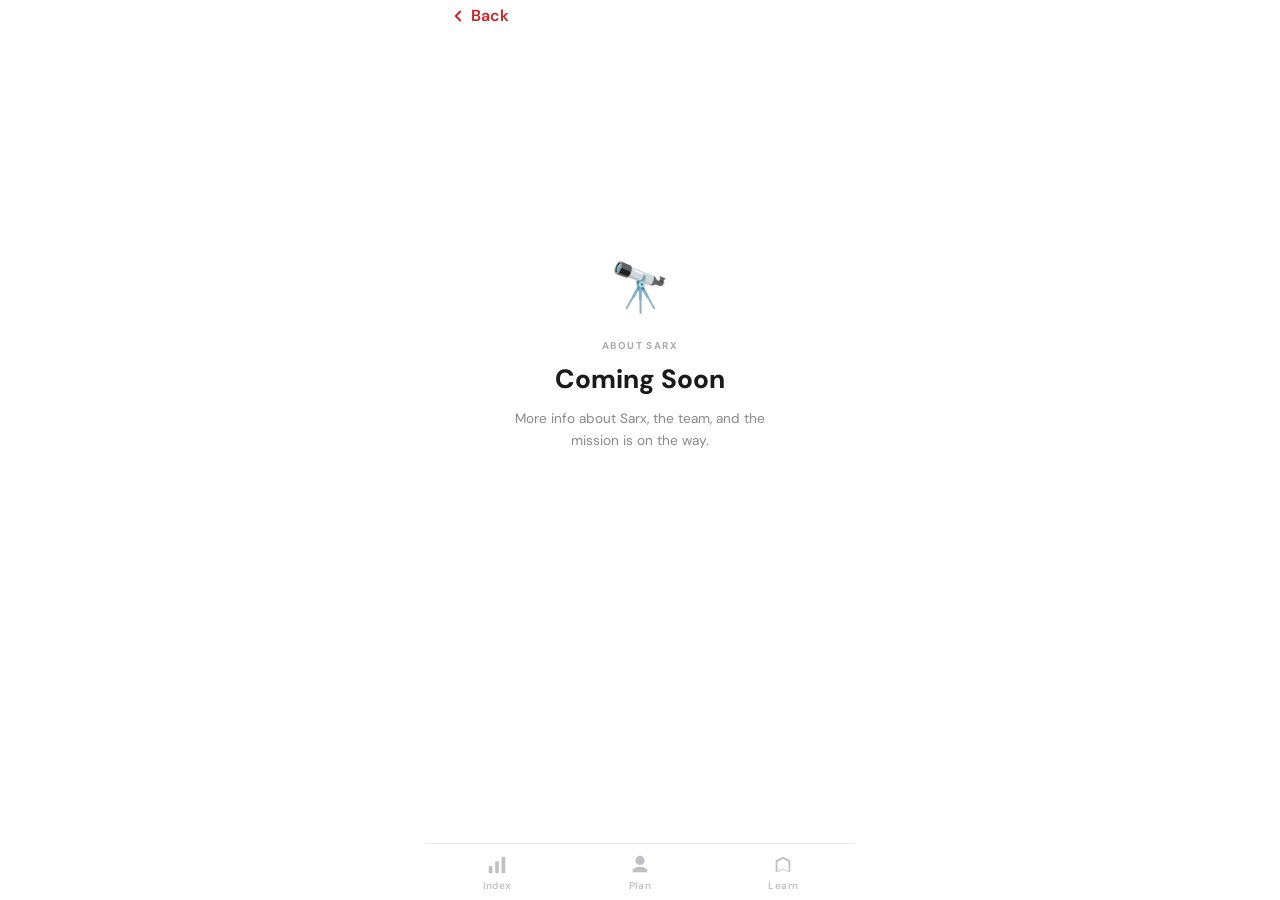
==== about/index.html @ 45f041c5 "Sarx V8.4" ====
<!DOCTYPE html>
<html lang="en">
<head>
  <meta charset="UTF-8">
  <meta name="apple-mobile-web-app-capable" content="yes">
  <meta name="apple-mobile-web-app-status-bar-style" content="black-translucent">
  <meta name="viewport" content="width=device-width, initial-scale=1.0, viewport-fit=cover">
  <title>About Sarx — Know Your Body</title>
  <meta name="robots" content="noindex, follow">
  <link rel="canonical" href="https://sarx.app/about/">
  <link rel="preconnect" href="https://fonts.googleapis.com">
  <link rel="preconnect" href="https://fonts.gstatic.com" crossorigin>
  <link rel="preload" as="style" href="https://fonts.googleapis.com/css2?family=DM+Sans:opsz,wght@9..40,400;9..40,500;9..40,600;9..40,700;9..40,800&display=swap">
  <link rel="stylesheet" href="https://fonts.googleapis.com/css2?family=DM+Sans:opsz,wght@9..40,400;9..40,500;9..40,600;9..40,700;9..40,800&display=swap" media="print" onload="this.media='all'">
  <noscript><link rel="stylesheet" href="https://fonts.googleapis.com/css2?family=DM+Sans:opsz,wght@9..40,400;9..40,500;9..40,600;9..40,700;9..40,800&display=swap"></noscript>
  <link rel="icon" type="image/png" href="../assets/favicon.png">
  <link rel="apple-touch-icon" href="../assets/icon.jpg">
  <link rel="manifest" href="/manifest.json">
  <link rel="stylesheet" href="../style.css">
</head>
<body>
<div class="app">
  <div class="screen active" style="display:flex; flex-direction:column; min-height:calc(100vh - 100px);">

    <div class="topic-nav">
      <a href="../" class="topic-back">
        <svg viewBox="0 0 24 24" fill="none" stroke="currentColor" stroke-width="2.5" stroke-linecap="round" stroke-linejoin="round" width="18" height="18" aria-hidden="true"><path d="M15 18l-6-6 6-6"/></svg>
        Back
      </a>
      
      <span class="topic-nav-spacer"></span>
    </div>

    <div style="flex:1; display:flex; flex-direction:column; align-items:center; justify-content:center; text-align:center; padding: 0 24px 40px;">
      <p style="font-size:3rem; margin-bottom:20px;">🔭</p>
      <p class="section-tag" style="margin-bottom:10px;">ABOUT SARX</p>
      <h1 style="font-size:1.65rem; font-weight:800; color:#1a1a1a; margin-bottom:12px;">Coming Soon</h1>
      <p style="font-size:0.85rem; color:#888; line-height:1.6; max-width:260px;">More info about Sarx, the team, and the mission is on the way.</p>
    </div>

  </div>

  <nav class="tab-bar">
    <button class="tab-item" onclick="location.href='../healthindex/'">
      <svg viewBox="0 0 24 24" fill="currentColor" width="22" height="22" aria-hidden="true">
        <rect x="3" y="13" width="4" height="8" rx="1"/>
        <rect x="10" y="8" width="4" height="13" rx="1"/>
        <rect x="17" y="3" width="4" height="18" rx="1"/>
      </svg>
      <span>Index</span>
    </button>
    <button class="tab-item" onclick="location.href='../goal/'">
      <svg viewBox="0 0 24 24" fill="currentColor" width="22" height="22" aria-hidden="true">
        <path d="M12 2a5 5 0 1 1 0 10A5 5 0 0 1 12 2zm0 12c5.33 0 8 2.67 8 4v2H4v-2c0-1.33 2.67-4 8-4z"/>
      </svg>
      <span>Plan</span>
    </button>
    <button class="tab-item" onclick="location.href='../learning/'">
      <svg viewBox="0 0 24 24" fill="currentColor" width="22" height="22" aria-hidden="true">
        <path d="M12 3 4 7v13l8-4 8 4V7L12 3zm6 17-6-3-6 3V8.5l6-3 6 3V20z"/>
      </svg>
      <span>Learn</span>
    </button>
  </nav>
</div>
<script src="/pwa.js"></script>
</body>
</html>
---- style.css ----
/* ─────────────────────────────────────────
   BASE
───────────────────────────────────────── */
*, *::before, *::after { box-sizing: border-box; margin: 0; padding: 0; }

body {
  font-family: 'DM Sans', sans-serif;
  background: #fff;
  min-height: 100vh;
  overscroll-behavior-y: none;
}


/* ─────────────────────────────────────────
   LAYOUT
───────────────────────────────────────── */
.app {
  background: #fff;
  min-height: 100vh;
  max-width: 430px;
  margin: 0 auto;
  position: relative;
}

.screen {
  display: none;
  padding: 5px 24px 100px;
  animation: fadeUp 0.22s ease;
}

.screen.active { display: block; }


/* ─────────────────────────────────────────
   ANIMATIONS
───────────────────────────────────────── */
@keyframes fadeUp {
  from { opacity: 0; transform: translateY(14px); }
  to   { opacity: 1; transform: translateY(0); }
}

@keyframes popUp {
  from { opacity: 0; transform: translateY(22px); }
  to   { opacity: 1; transform: translateY(0); }
}

@keyframes chipIn {
  from { opacity: 0; transform: translateX(-10px); }
  to   { opacity: 1; transform: translateX(0); }
}

@keyframes slideUpBar {
  from { transform: translateX(-50%) translateY(100%); opacity: 0; }
  to   { transform: translateX(-50%) translateY(0);   opacity: 1; }
}

/* Metric card entrance */
.anim-card { animation: popUp 0.5s cubic-bezier(0.34, 1.56, 0.64, 1) both; }
.anim-d1   { animation-delay: 0.06s; }
.anim-d2   { animation-delay: 0.14s; }
.anim-d3   { animation-delay: 0.22s; }
.anim-d4   { animation-delay: 0.30s; }

/* Form field stagger */
.form-body > .field-group:nth-child(1) { animation: popUp 0.45s cubic-bezier(0.34, 1.56, 0.64, 1) 0.05s both; }
.form-body > .field-group:nth-child(2) { animation: popUp 0.45s cubic-bezier(0.34, 1.56, 0.64, 1) 0.13s both; }
.form-body > .field-group:nth-child(3) { animation: popUp 0.45s cubic-bezier(0.34, 1.56, 0.64, 1) 0.21s both; }
.form-body > .field-group:nth-child(4) { animation: popUp 0.45s cubic-bezier(0.34, 1.56, 0.64, 1) 0.29s both; }
.form-body > .field-group:nth-child(5) { animation: popUp 0.45s cubic-bezier(0.34, 1.56, 0.64, 1) 0.37s both; }
.form-body > .macro-row              { animation: popUp 0.45s cubic-bezier(0.34, 1.56, 0.64, 1) 0.21s both; }



/* ─────────────────────────────────────────
   LOGO
───────────────────────────────────────── */
.logo-img {
  display: block;
  height: 34px;
  width: auto;
  margin: 0 auto 20px;
}

a:has(.logo-img) {
  display: block;
  width: fit-content;
  margin: 0 auto 20px;
}

a:has(.logo-img) .logo-img { margin: 0; }


/* ─────────────────────────────────────────
   TYPOGRAPHY
───────────────────────────────────────── */
.section-tag {
  font-size: 0.62rem;
  font-weight: 700;
  letter-spacing: 0.14em;
  color: #aaa;
  margin-bottom: 6px;
}

.intro-block { margin-bottom: 32px; }

.intro-title {
  font-size: 1.75rem;
  font-weight: 800;
  color: #1a1a1a;
  line-height: 1.1;
  margin-bottom: 10px;
}

.intro-desc {
  font-size: 0.82rem;
  color: #888;
  line-height: 1.6;
}

.screen-title {
  font-size: 1.65rem;
  font-weight: 800;
  color: #1a1a1a;
  line-height: 1.1;
  margin-bottom: 16px;
}

.title-row {
  display: flex;
  align-items: baseline;
  justify-content: space-between;
  margin-bottom: 16px;
}

.title-row .screen-title { margin-bottom: 0; }

.edit-btn {
  flex-shrink: 0;
  font-size: 0.78rem;
  font-weight: 700;
  letter-spacing: 0.06em;
  color: #CC2325;
  text-decoration: none;
  white-space: nowrap;
}


/* ─────────────────────────────────────────
   FORM
───────────────────────────────────────── */
.form-body {
  display: flex;
  flex-direction: column;
  gap: 18px;
}

.field-group {
  display: flex;
  flex-direction: column;
  gap: 8px;
}

.field-label {
  font-size: 0.62rem;
  font-weight: 700;
  letter-spacing: 0.12em;
  color: #aaa;
}

.input-row {
  display: flex;
  align-items: center;
  background: #fafafa;
  border-radius: 10px;
  padding: 0 14px;
  height: 52px;
  gap: 8px;
}

.field-input {
  flex: 1;
  border: none;
  background: transparent;
  font-family: 'DM Sans', sans-serif;
  font-size: 1.05rem;
  font-weight: 500;
  color: #1a1a1a;
  outline: none;
  min-width: 0;
}

.field-input::placeholder { color: #c0c0c8; }

.input-unit {
  font-size: 0.62rem;
  font-weight: 700;
  letter-spacing: 0.1em;
  color: #bbb;
  flex-shrink: 0;
}

.height-row { display: flex; gap: 10px; }
.height-row .input-row { flex: 1; }

.select-row {
  background: #fafafa;
  border-radius: 10px;
  height: 52px;
  display: flex;
  align-items: center;
  padding: 0 14px;
}

.field-select {
  flex: 1;
  border: none;
  background: transparent;
  font-family: 'DM Sans', sans-serif;
  font-size: 0.92rem;
  font-weight: 500;
  color: #1a1a1a;
  outline: none;
  cursor: pointer;
  width: 100%;
}

.form-error {
  font-size: 0.8rem;
  color: #CC2325;
  min-height: 1em;
}


/* ─────────────────────────────────────────
   BUTTONS
───────────────────────────────────────── */
.seg-row { display: flex; gap: 8px; }

.seg-btn {
  flex: 1;
  height: 48px;
  border: 2px solid #E5E5EA;
  border-radius: 10px;
  background: transparent;
  font-family: 'DM Sans', sans-serif;
  font-size: 0.8rem;
  font-weight: 700;
  letter-spacing: 0.06em;
  color: #666;
  cursor: pointer;
  transition: all 0.15s;
}

.seg-btn.active             { background: #CC2325; border-color: #CC2325; color: #fff; }
.seg-btn:not(.active):hover { border-color: #CC2325; color: #CC2325; }
.seg-btn:active             { transform: scale(0.95); }
.seg-btn:disabled           { opacity: 1; cursor: default; pointer-events: none; }

.primary-btn {
  width: 100%;
  height: 54px;
  background: #CC2325;
  border: none;
  border-radius: 12px;
  font-family: 'DM Sans', sans-serif;
  font-size: 0.88rem;
  font-weight: 700;
  letter-spacing: 0.1em;
  color: #fff;
  cursor: pointer;
  transition: opacity 0.15s;
  margin-top: 4px;
}

.primary-btn:active { opacity: 0.82; transform: scale(0.98); }


/* ─────────────────────────────────────────
   STATS BAR
───────────────────────────────────────── */
.stats-bar {
  display: flex;
  justify-content: space-between;
  padding-bottom: 2px;
  margin-bottom: 22px;
}

.stat-chip       { display: flex; flex-direction: column; gap: 1px; }

.stat-chip-label {
  font-size: 0.55rem;
  font-weight: 700;
  letter-spacing: 0.12em;
  color: #bbb;
  text-transform: uppercase;
}

.stat-chip-value {
  font-size: 0.78rem;
  font-weight: 600;
  color: #1a1a1a;
}


/* ─────────────────────────────────────────
   HEALTH INDEX — METRIC CARDS
───────────────────────────────────────── */

/* Swipeable TDEE/BMR card — must come before .metric-card so padding: 16px wins */
.slide-card         { overflow: hidden; padding: 0; position: relative; cursor: grab; }
.slide-card:active  { cursor: grabbing; }

.slide-panel {
  position: absolute;
  top: 0; left: 0; right: 0; bottom: 28px;
  padding: 16px;
  display: flex;
  flex-direction: column;
  transition: transform 0.3s ease;
}

.slide-dots {
  position: absolute;
  bottom: 10px;
  left: 0; right: 0;
  display: flex;
  justify-content: center;
  gap: 6px;
}

.dot        { width: 6px; height: 6px; border-radius: 50%; background: #D0D0D8; transition: background 0.2s; }
.dot.active { background: #1a1a1a; }

.metric-pair {
  display: flex;
  gap: 12px;
  margin-bottom: 12px;
}

.metric-card {
  background: #fafafa;
  border-radius: 14px;
  padding: 16px;
  flex: 1;
  display: flex;
  flex-direction: column;
}

.metric-pair .metric-card { aspect-ratio: 1; }

.metric-card.full {
  flex: none;
  width: 100%;
  margin-bottom: 12px;
}

.metric-label {
  display: block;
  font-size: 0.58rem;
  font-weight: 700;
  letter-spacing: 0.12em;
  color: #aaa;
  margin-bottom: 6px;
}

.metric-value {
  display: block;
  font-size: 3rem;
  font-weight: 800;
  color: #1a1a1a;
  line-height: 1;
  margin-top: 20px;
  margin-bottom: 6px;
}

.metric-sub {
  display: block;
  font-size: 0.72rem;
  color: #aaa;
  font-weight: 500;
}

.metric-value-lg {
  display: block;
  font-size: 2.1rem;
  font-weight: 800;
  color: #1a1a1a;
  margin-bottom: 14px;
  line-height: 1;
}


/* ─────────────────────────────────────────
   HEALTH INDEX — GRADIENT BARS
───────────────────────────────────────── */
.gbar-wrap { margin-top: 4px; }

.gbar {
  position: relative;
  height: 8px;
  border-radius: 4px;
  margin-bottom: 8px;
}

.bf-gradient {
  background: linear-gradient(to right,
    #2196f3 0%, #2196f3 24%,
    #4caf50 40%, #4caf50 62%,
    #f44336 68%, #f44336 100%);
}

.weight-gradient {
  background: linear-gradient(to right,
    #2196f3 0%, #2196f3 12%,
    #4caf50 25%, #4caf50 42%,
    #ff9800 62%,
    #f44336 84%, #f44336 100%);
}

.gbar-dot {
  position: absolute;
  top: 50%;
  transform: translate(-50%, -50%);
  width: 14px;
  height: 14px;
  background: #fff;
  border: 2.5px solid #1a1a1a;
  border-radius: 50%;
  transition: left 0.9s cubic-bezier(0.34, 1.56, 0.64, 1);
  left: 5%;
}

.gbar-labels      { display: flex; justify-content: space-between; }

.gbar-labels span {
  font-size: 0.58rem;
  font-weight: 600;
  color: #bbb;
  text-transform: uppercase;
  letter-spacing: 0.04em;
}

.bf-ideal-range {
  display: flex;
  justify-content: space-between;
  margin-top: 10px;
}

.bf-ideal-range span {
  font-size: 0.65rem;
  font-weight: 600;
  color: #bbb;
  letter-spacing: 0.04em;
}


/* ─────────────────────────────────────────
   GOAL PAGE
───────────────────────────────────────── */
.obj-cal-card {
  background: #fafafa;
  border-radius: 14px;
  padding: 16px;
}

.obj-cal-row {
  display: flex;
  align-items: baseline;
  gap: 10px;
  margin-bottom: 10px;
}

.obj-cal-edit {
  position: relative;
  display: inline-flex;
  align-items: baseline;
  gap: 6px;
  border: 1.5px dashed #c0c0ca86;
  border-radius: 10px;
  padding: 10px 14px;
  cursor: text;
}

.edit-icon {
  position: absolute;
  top: 8px;
  right: 8px;
  width: 12px;
  height: 12px;
  color: #C0C0CA;
  pointer-events: none;
}

.daily-target-input {
  background: transparent;
  border: none;
  outline: none;
  font-family: 'DM Sans', sans-serif;
  font-size: 3.5rem;
  font-weight: 800;
  color: #1a1a1a;
  width: 160px;
  line-height: 1;
}

.daily-target-input::placeholder          { color: #c0c0c8; }
.daily-target-input::-webkit-inner-spin-button,
.daily-target-input::-webkit-outer-spin-button { -webkit-appearance: none; margin: 0; }
.daily-target-input                       { -moz-appearance: textfield; appearance: textfield; }

.daily-target-unit {
  font-size: 0.85rem;
  font-weight: 700;
  letter-spacing: 0.1em;
  color: #aaa;
}

.cal-delta {
  font-size: 0.85rem;
  font-weight: 600;
  margin-top: 6px;
  min-height: 1.2em;
}

.cal-deficit,
.cal-surplus { color: #CC2325; }
.cal-error   { color: #f0a020; }

.goal-status-line {
  font-size: 0.82rem;
  font-weight: 500;
  color: #CC2325;
  min-height: 1.2em;
  margin-top: -2px;
}

.goal-warning {
  font-size: 0.8rem;
  color: #f0a020;
  min-height: 1.2em;
  margin-top: 4px;
}

.time-to-goal {
  font-size: 0.88rem;
  font-weight: 600;
  color: #555;
  min-height: 1.2em;
  margin-top: 4px;
}

.projected-date {
  font-size: 0.78rem;
  font-weight: 500;
  color: #aaa;
}


/* ─────────────────────────────────────────
   GOAL PAGE — MACROS
───────────────────────────────────────── */
.macro-row {
  display: flex;
  background: #fafafa;
  border-radius: 14px;
  padding: 18px 12px;
  margin-top: 8px;
}

.macro-item {
  flex: 1;
  display: flex;
  flex-direction: column;
  align-items: center;
  gap: 5px;
}

.macro-item + .macro-item { border-left: 1.5px solid #E0E0E5; }

.macro-label {
  font-size: 0.58rem;
  font-weight: 700;
  letter-spacing: 0.1em;
  color: #aaa;
}

.macro-val                        { display: flex; align-items: baseline; gap: 2px; }
.macro-val span:first-child       { font-size: 1.45rem; font-weight: 800; color: #1a1a1a; }
.macro-row.is-empty .macro-val span:first-child { color: #c0c0c8; }

.macro-unit {
  font-size: 0.72rem;
  font-weight: 600;
  color: #aaa;
}

.macro-pct {
  font-size: 0.65rem;
  font-weight: 600;
  color: #bbb;
  letter-spacing: 0.04em;
}


/* ─────────────────────────────────────────
   LEARN PAGE
───────────────────────────────────────── */
.lib-filters {
  display: flex;
  gap: 8px;
  overflow-x: auto;
  -webkit-overflow-scrolling: touch;
  scrollbar-width: none;
  margin-bottom: 14px;
  padding-bottom: 2px;
}

.lib-filters::-webkit-scrollbar { display: none; }

.lib-filter {
  flex-shrink: 0;
  height: 34px;
  padding: 0 16px;
  border-radius: 17px;
  border: 1.5px solid #E5E5EA;
  background: transparent;
  font-family: 'DM Sans', sans-serif;
  font-size: 0.8rem;
  font-weight: 600;
  color: #888;
  cursor: pointer;
  transition: all 0.15s;
}

.lib-filter.active { background: #1a1a1a; border-color: #1a1a1a; color: #fff; }
.lib-filter:not(.active):hover { border-color: #1a1a1a; color: #1a1a1a; }

.lib-list {
  display: flex;
  flex-direction: column;
  gap: 10px;
}

.lib-card {
  display: flex;
  align-items: center;
  gap: 14px;
  background: #fff;
  border: 1.5px solid #F0F0F5;
  border-radius: 16px;
  padding: 14px 16px;
  animation: popUp 0.45s cubic-bezier(0.34, 1.56, 0.64, 1) both;
  cursor: default;
}

.lib-icon {
  width: 52px;
  height: 52px;
  border-radius: 14px;
  display: flex;
  align-items: center;
  justify-content: center;
  font-size: 1.5rem;
  flex-shrink: 0;
}

.lib-card-body { flex: 1; min-width: 0; }

.lib-card-title {
  font-size: 0.95rem;
  font-weight: 700;
  color: #1a1a1a;
  margin-bottom: 4px;
}

.lib-card-meta {
  font-size: 0.62rem;
  font-weight: 600;
  letter-spacing: 0.08em;
  color: #bbb;
}

.lib-card-right {
  display: flex;
  align-items: center;
  gap: 8px;
  flex-shrink: 0;
  color: #ccc;
}

.lib-new-badge {
  background: #CC2325;
  color: #fff;
  font-size: 0.58rem;
  font-weight: 700;
  letter-spacing: 0.08em;
  padding: 3px 8px;
  border-radius: 20px;
}


/* ─────────────────────────────────────────
   TOPIC PAGE
───────────────────────────────────────── */
.topic-nav {
  display: flex;
  align-items: center;
  justify-content: space-between;
  margin-bottom: 22px;
}

.topic-nav .logo-img { margin: 0; }
.topic-nav a:has(.logo-img) { margin: 0; }

.topic-nav-spacer { flex: 0 0 auto; width: 60px; }

.topic-back {
  display: inline-flex;
  align-items: center;
  gap: 4px;
  font-size: 1rem;
  font-weight: 600;
  color: #CC2325;
  text-decoration: none;
}

.topic-header { margin-bottom: 20px; }

.topic-tag {
  font-size: 0.62rem;
  font-weight: 700;
  letter-spacing: 0.12em;
  color: #CC2325;
  margin-bottom: 10px;
}

.topic-tag-count { color: #aaa; font-weight: 600; }

.topic-headline {
  font-size: 1.65rem;
  font-weight: 800;
  line-height: 1.05;
  color: #1a1a1a;
  margin-bottom: 10px;
}

.topic-desc {
  font-size: 0.82rem;
  color: #888;
  line-height: 1.6;
}

.topic-section {
  display: flex;
  justify-content: space-between;
  align-items: baseline;
  margin: 22px 0 10px;
}

.topic-section-title {
  font-size: 1rem;
  font-weight: 700;
  color: #1a1a1a;
}

.topic-section-tag {
  font-size: 0.6rem;
  font-weight: 700;
  letter-spacing: 0.1em;
  color: #bbb;
}

.topic-featured {
  border: 2px solid #CC2325;
  border-radius: 16px;
  padding: 16px;
  background: #fff;
  animation: popUp 0.45s cubic-bezier(0.34, 1.56, 0.64, 1) both;
}

.topic-featured-top  { display: flex; align-items: flex-start; gap: 12px; }
.topic-featured-body { flex: 1; min-width: 0; }

.topic-featured-badge {
  background: #CC2325;
  color: #fff;
  font-size: 0.58rem;
  font-weight: 700;
  letter-spacing: 0.08em;
  padding: 4px 10px;
  border-radius: 20px;
  white-space: nowrap;
  flex-shrink: 0;
}

.topic-card-title {
  font-size: 0.95rem;
  font-weight: 700;
  color: #1a1a1a;
  line-height: 1.2;
  margin-bottom: 3px;
}

.topic-card-desc {
  font-size: 0.75rem;
  color: #888;
  line-height: 1.4;
}

.topic-featured-divider {
  border: none;
  border-top: 1px solid #F0F0F5;
  margin: 12px 0;
}

.topic-featured-meta  { display: flex; align-items: center; gap: 20px; }
.topic-meta-spacer    { flex: 1; }
.topic-meta-label     { font-size: 0.55rem; font-weight: 700; letter-spacing: 0.1em; color: #bbb; margin-bottom: 2px; }
.topic-meta-value     { font-size: 0.85rem; font-weight: 700; color: #CC2325; }
.topic-meta-when      { color: #1a1a1a; }

.topic-list   { display: flex; flex-direction: column; gap: 10px; }

.topic-card {
  display: flex;
  align-items: center;
  gap: 12px;
  background: #fff;
  border: 1.5px solid #F0F0F5;
  border-radius: 14px;
  padding: 14px;
  animation: popUp 0.45s cubic-bezier(0.34, 1.56, 0.64, 1) both;
}

.topic-card-body   { flex: 1; min-width: 0; }
.topic-card-dosage { font-size: 0.72rem; font-weight: 700; color: #CC2325; margin-top: 3px; }
.topic-card-when   { font-weight: 600; color: #bbb; }

.topic-evidence {
  display: inline-flex;
  align-items: center;
  gap: 5px;
  font-size: 0.6rem;
  font-weight: 700;
  letter-spacing: 0.07em;
  white-space: nowrap;
  flex-shrink: 0;
}

.topic-evidence-dot { width: 7px; height: 7px; border-radius: 50%; flex-shrink: 0; }

.evidence-high   { color: #34C759; }
.evidence-high   .topic-evidence-dot { background: #34C759; }
.evidence-medium { color: #FF9500; }
.evidence-medium .topic-evidence-dot { background: #FF9500; }
.evidence-trend  { color: #aaa; font-style: italic; }

.topic-section-desc {
  font-size: 0.78rem;
  color: #999;
  line-height: 1.55;
  margin-top: -4px;
  margin-bottom: 4px;
}

.topic-summary {
  display: flex;
  align-items: flex-start;
  gap: 12px;
  background: #c60508;
  border-radius: 16px;
  padding: 18px;
  margin-top: 8px;
}

.topic-summary-icon { font-size: 1.1rem; flex-shrink: 0; }

.topic-summary-text {
  font-size: 0.82rem;
  font-weight: 500;
  color: #fff;
  line-height: 1.6;
}


/* ─────────────────────────────────────────
   TAB BAR
───────────────────────────────────────── */
.tab-bar {
  position: fixed;
  bottom: 0;
  left: 50%;
  transform: translateX(-50%);
  width: 100%;
  max-width: 430px;
  background: #fff;
  border-top: 1px solid #E5E5EA;
  display: flex;
  padding-bottom: env(safe-area-inset-bottom, 0);
  z-index: 100;
  animation: slideUpBar 0.4s cubic-bezier(0.22, 1, 0.36, 1) 0.1s both;
}

.tab-item {
  flex: 1;
  display: flex;
  flex-direction: column;
  align-items: center;
  gap: 3px;
  padding: 10px 0 8px;
  border: none;
  background: transparent;
  cursor: pointer;
  color: #c0c0c8;
  transition: color 0.15s;
  font-family: 'DM Sans', sans-serif;
  font-size: 0.62rem;
  font-weight: 600;
  letter-spacing: 0.04em;
}

.tab-item.active { color: #CC2325; }
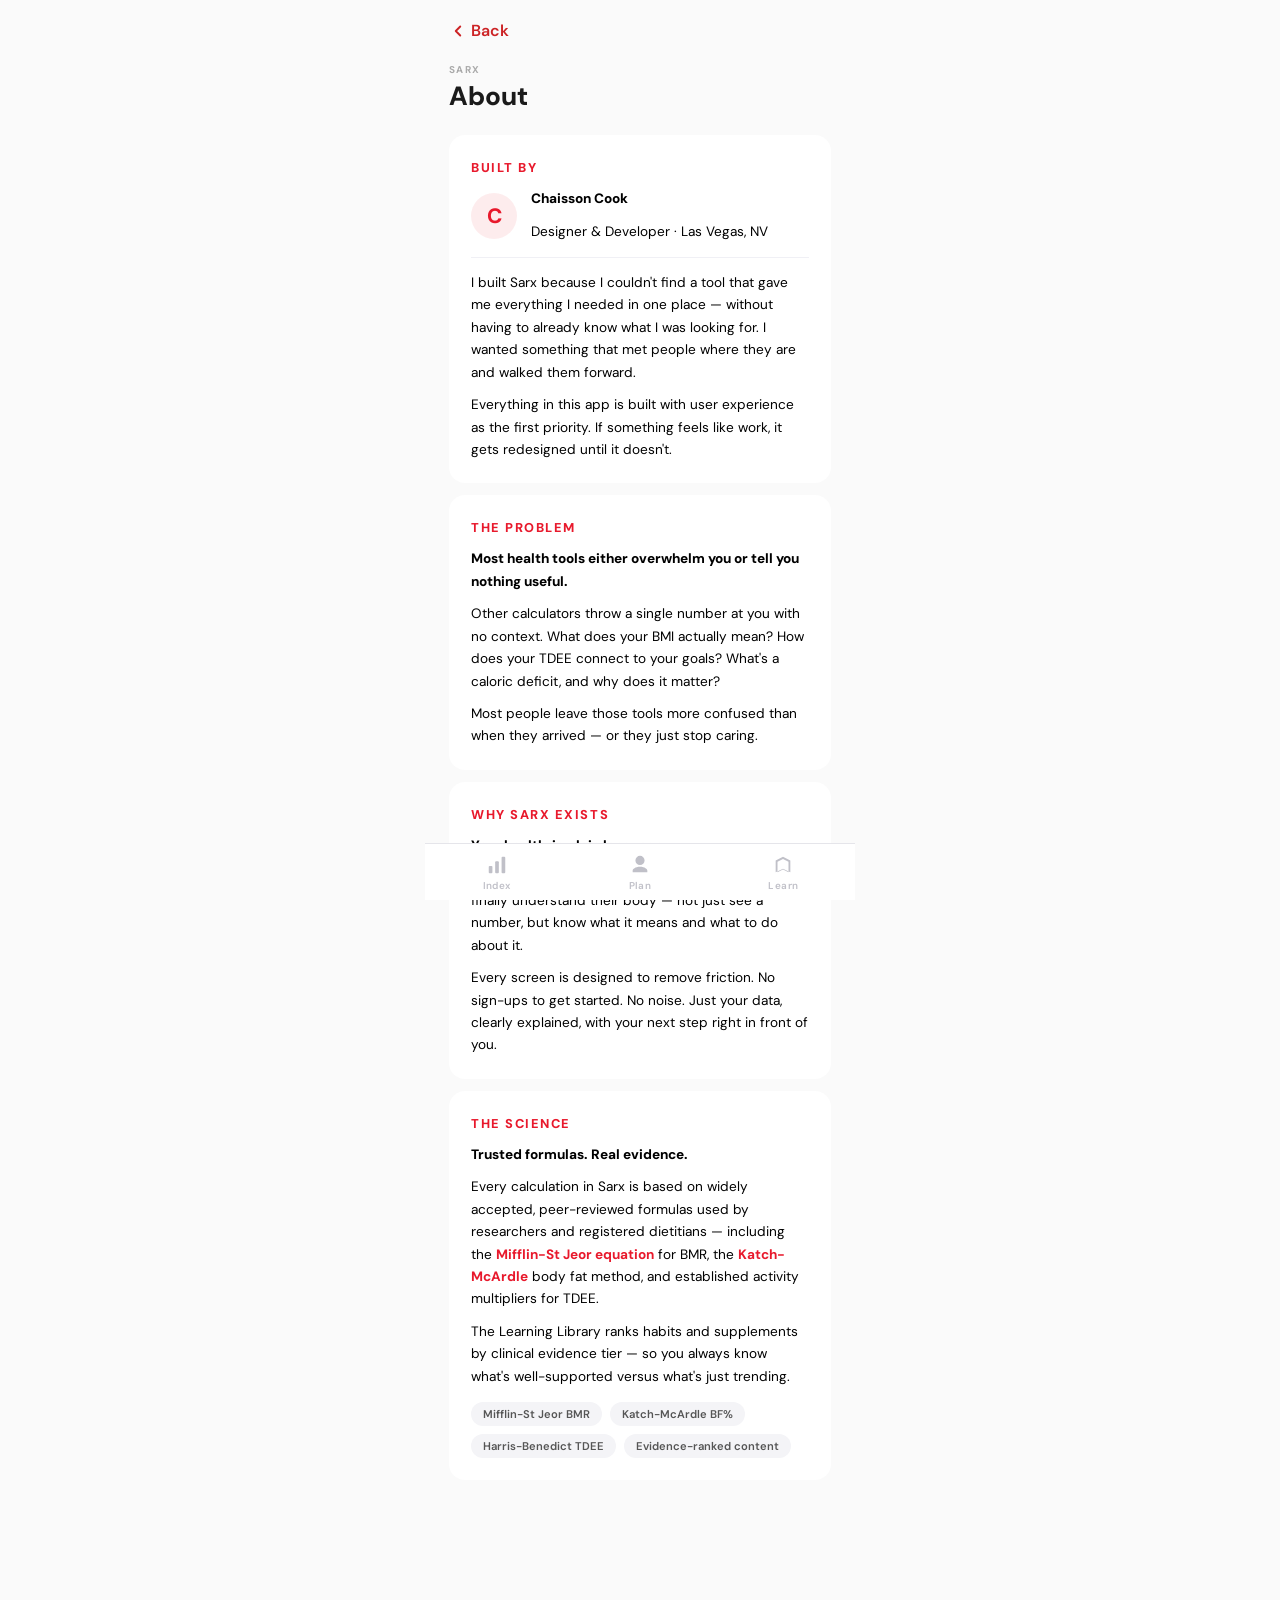
==== commit 1f551b07: "Sarx v8.6" ====
--- a/about/index.html
+++ b/about/index.html
@@ -4,7 +4,7 @@
   <meta charset="UTF-8">
   <meta name="apple-mobile-web-app-capable" content="yes">
   <meta name="apple-mobile-web-app-status-bar-style" content="black-translucent">
-  <meta name="viewport" content="width=device-width, initial-scale=1.0, viewport-fit=cover">
+  <meta name="viewport" content="width=device-width, initial-scale=1.0, maximum-scale=1.0, user-scalable=no, viewport-fit=cover">
   <title>About Sarx — Know Your Body</title>
   <meta name="robots" content="noindex, follow">
   <link rel="canonical" href="https://sarx.app/about/">
@@ -14,28 +14,69 @@
   <link rel="stylesheet" href="https://fonts.googleapis.com/css2?family=DM+Sans:opsz,wght@9..40,400;9..40,500;9..40,600;9..40,700;9..40,800&display=swap" media="print" onload="this.media='all'">
   <noscript><link rel="stylesheet" href="https://fonts.googleapis.com/css2?family=DM+Sans:opsz,wght@9..40,400;9..40,500;9..40,600;9..40,700;9..40,800&display=swap"></noscript>
   <link rel="icon" type="image/png" href="../assets/favicon.png">
-  <link rel="apple-touch-icon" href="../assets/icon.jpg">
+  <link rel="apple-touch-icon" href="../assets/icon.png">
   <link rel="manifest" href="/manifest.json">
   <link rel="stylesheet" href="../style.css">
+  <link rel="stylesheet" href="style.css">
 </head>
 <body>
 <div class="app">
-  <div class="screen active" style="display:flex; flex-direction:column; min-height:calc(100vh - 100px);">
+  <div class="screen active">
 
     <div class="topic-nav">
-      <a href="../" class="topic-back">
+      <a href="javascript:history.back()" class="topic-back">
         <svg viewBox="0 0 24 24" fill="none" stroke="currentColor" stroke-width="2.5" stroke-linecap="round" stroke-linejoin="round" width="18" height="18" aria-hidden="true"><path d="M15 18l-6-6 6-6"/></svg>
         Back
       </a>
-      
       <span class="topic-nav-spacer"></span>
     </div>
 
-    <div style="flex:1; display:flex; flex-direction:column; align-items:center; justify-content:center; text-align:center; padding: 0 24px 40px;">
-      <p style="font-size:3rem; margin-bottom:20px;">🔭</p>
-      <p class="section-tag" style="margin-bottom:10px;">ABOUT SARX</p>
-      <h1 style="font-size:1.65rem; font-weight:800; color:#1a1a1a; margin-bottom:12px;">Coming Soon</h1>
-      <p style="font-size:0.85rem; color:#888; line-height:1.6; max-width:260px;">More info about Sarx, the team, and the mission is on the way.</p>
+    <p class="section-tag">SARX</p>
+    <h1 class="screen-title" style="margin-bottom: 24px;">About</h1>
+
+    <div class="about-body">
+
+      <div class="about-card">
+        <p class="about-card-label">BUILT BY</p>
+        <div class="about-creator-row">
+          <div class="about-creator-avatar">C</div>
+          <div>
+            <p class="about-creator-name">Chaisson Cook</p>
+            <p class="about-creator-role">Designer & Developer · Las Vegas, NV</p>
+          </div>
+        </div>
+        <div class="about-divider"></div>
+        <p>I built Sarx because I couldn't find a tool that gave me everything I needed in one place — without having to already know what I was looking for. I wanted something that met people where they are and walked them forward.</p>
+        <p>Everything in this app is built with user experience as the first priority. If something feels like work, it gets redesigned until it doesn't.</p>
+      </div>
+
+      <div class="about-card">
+        <p class="about-card-label">THE PROBLEM</p>
+        <p class="about-card-title">Most health tools either overwhelm you or tell you nothing useful.</p>
+        <p>Other calculators throw a single number at you with no context. What does your BMI actually mean? How does your TDEE connect to your goals? What's a caloric deficit, and why does it matter?</p>
+        <p>Most people leave those tools more confused than when they arrived — or they just stop caring.</p>
+      </div>
+
+      <div class="about-card">
+        <p class="about-card-label">WHY SARX EXISTS</p>
+        <p class="about-card-title">Your health, in plain language.</p>
+        <p>Sarx was built for everyday people who want to finally understand their body — not just see a number, but know what it means and what to do about it.</p>
+        <p>Every screen is designed to remove friction. No sign-ups to get started. No noise. Just your data, clearly explained, with your next step right in front of you.</p>
+      </div>
+
+      <div class="about-card">
+        <p class="about-card-label">THE SCIENCE</p>
+        <p class="about-card-title">Trusted formulas. Real evidence.</p>
+        <p>Every calculation in Sarx is based on widely accepted, peer-reviewed formulas used by researchers and registered dietitians — including the <span class="about-red">Mifflin-St Jeor equation</span> for BMR, the <span class="about-red">Katch-McArdle</span> body fat method, and established activity multipliers for TDEE.</p>
+        <p>The Learning Library ranks habits and supplements by clinical evidence tier — so you always know what's well-supported versus what's just trending.</p>
+        <div class="about-pill-row">
+          <span class="about-pill">Mifflin-St Jeor BMR</span>
+          <span class="about-pill">Katch-McArdle BF%</span>
+          <span class="about-pill">Harris-Benedict TDEE</span>
+          <span class="about-pill">Evidence-ranked content</span>
+        </div>
+      </div>
+
     </div>
 
   </div>
@@ -63,6 +104,6 @@
     </button>
   </nav>
 </div>
-<script src="/pwa.js"></script>
+<script src="/js/pwa.js"></script>
 </body>
 </html>
--- a/style.css
+++ b/style.css
@@ -3,11 +3,14 @@
 ───────────────────────────────────────── */
 *, *::before, *::after { box-sizing: border-box; margin: 0; padding: 0; }
 
+html { background: #fafafa; }
+
 body {
   font-family: 'DM Sans', sans-serif;
-  background: #fff;
+  background: #fafafa;
   min-height: 100vh;
   overscroll-behavior-y: none;
+  -webkit-tap-highlight-color: transparent;
 }
 
 
@@ -15,7 +18,7 @@
    LAYOUT
 ───────────────────────────────────────── */
 .app {
-  background: #fff;
+  background: #fafafa;
   min-height: 100vh;
   max-width: 430px;
   margin: 0 auto;
@@ -24,8 +27,17 @@
 
 .screen {
   display: none;
-  padding: 5px 24px 100px;
+  padding: 20px 24px 100px;
   animation: fadeUp 0.22s ease;
+}
+
+@media (display-mode: standalone) {
+  .screen {
+    padding-top: calc(max(20px, env(safe-area-inset-top)) + 10px);
+  }
+  .menu-drawer {
+    padding-top: calc(max(24px, env(safe-area-inset-top)) + 10px);
+  }
 }
 
 .screen.active { display: block; }
@@ -134,20 +146,124 @@
 
 .title-row .screen-title { margin-bottom: 0; }
 
-.edit-btn {
+.menu-btn {
   flex-shrink: 0;
-  font-size: 0.78rem;
+  background: transparent;
+  border: none;
+  padding: 0;
+  cursor: pointer;
+  color: #1a1a1a;
+  display: flex;
+  align-items: center;
+}
+
+
+/* ─────────────────────────────────────────
+   FORM
+───────────────────────────────────────── */
+.weight-transfer-card {
+  display: flex;
+  align-items: flex-start;
+  align-content: flex-start;
+  flex-wrap: wrap;
+  background: #fff;
+  border-radius: 16px;
+  padding: 20px 24px 12px;
+  margin-bottom: 4px;
+  min-height: 130px;
+  gap: 0;
+}
+.wt-side {
+  flex: 1;
+  display: flex;
+  flex-direction: column;
+  gap: 10px;
+  padding-bottom: 0;
+}
+.wt-side-target { align-items: flex-end; }
+.wt-num-row { display: flex; align-items: baseline; gap: 3px; }
+.wt-edit-box {
+  position: relative;
+  display: inline-flex;
+  align-items: center;
+  border: 1.5px dashed #c0c0ca86;
+  border-radius: 10px;
+  height: 52px;
+  margin-top: -5px;
+  width: 120px;
+  padding: 0 22px 0 16px;
+  cursor: text;
+}
+.wt-edit-box .edit-icon {
+  position: absolute;
+  top: 4px;
+  right: 5px;
+  width: 11px;
+  height: 11px;
+  color: #C0C0CA;
+  pointer-events: none;
+}
+.wt-edit-box .wt-unit {
+  position: absolute;
+  bottom: 4px;
+  right: 5px;
+  font-size: 0.55rem;
+}
+.wt-label {
+  font-size: 0.6rem;
   font-weight: 700;
-  letter-spacing: 0.06em;
-  color: #CC2325;
-  text-decoration: none;
-  white-space: nowrap;
-}
-
-
-/* ─────────────────────────────────────────
-   FORM
-───────────────────────────────────────── */
+  letter-spacing: 0.1em;
+  color: #bbb;
+}
+.wt-value {
+  font-size: 2.8rem;
+  font-weight: 800;
+  color: #1a1a1a;
+  line-height: 1;
+  border: 1.5px solid transparent;
+}
+.wt-input {
+  font-size: 2.8rem;
+  font-weight: 800;
+  color: #1a1a1a;
+  line-height: 1;
+  width: 100%;
+  text-align: right;
+  border: none;
+  outline: none;
+  background: transparent;
+  font-family: 'DM Sans', sans-serif;
+  -moz-appearance: textfield;
+}
+.wt-input::-webkit-outer-spin-button,
+.wt-input::-webkit-inner-spin-button { -webkit-appearance: none; }
+.wt-input::placeholder { color: #ddd; }
+.wt-unit {
+  font-size: 0.7rem;
+  font-weight: 600;
+  color: #ccc;
+  letter-spacing: 0.05em;
+}
+.wt-side-target .wt-unit { text-align: right; }
+.wt-arrow {
+  flex-shrink: 0;
+  color: #ddd;
+  padding: 0 12px;
+  display: flex;
+  align-items: center;
+  align-self: center;
+  margin-top: 15px;
+}
+.wt-arrow.arrow-cut   { color: #CC2325; }
+.wt-arrow.arrow-bulk  { color: #4caf50; }
+.wt-status-line {
+  width: 100%;
+  text-align: center;
+  margin-top: auto;
+  padding-top: 16px;
+  font-size: 0.7rem;
+}
+
 .form-body {
   display: flex;
   flex-direction: column;
@@ -170,7 +286,7 @@
 .input-row {
   display: flex;
   align-items: center;
-  background: #fafafa;
+  background: #fff;
   border-radius: 10px;
   padding: 0 14px;
   height: 52px;
@@ -203,7 +319,7 @@
 .height-row .input-row { flex: 1; }
 
 .select-row {
-  background: #fafafa;
+  background: #fff;
   border-radius: 10px;
   height: 52px;
   display: flex;
@@ -234,7 +350,8 @@
 /* ─────────────────────────────────────────
    BUTTONS
 ───────────────────────────────────────── */
-.seg-row { display: flex; gap: 8px; }
+.seg-row { display: flex; gap: 8px; margin-bottom: -10px; }
+#intensitySection .seg-row { margin-top: 8px; }
 
 .seg-btn {
   flex: 1;
@@ -273,614 +390,6 @@
 }
 
 .primary-btn:active { opacity: 0.82; transform: scale(0.98); }
-
-
-/* ─────────────────────────────────────────
-   STATS BAR
-───────────────────────────────────────── */
-.stats-bar {
-  display: flex;
-  justify-content: space-between;
-  padding-bottom: 2px;
-  margin-bottom: 22px;
-}
-
-.stat-chip       { display: flex; flex-direction: column; gap: 1px; }
-
-.stat-chip-label {
-  font-size: 0.55rem;
-  font-weight: 700;
-  letter-spacing: 0.12em;
-  color: #bbb;
-  text-transform: uppercase;
-}
-
-.stat-chip-value {
-  font-size: 0.78rem;
-  font-weight: 600;
-  color: #1a1a1a;
-}
-
-
-/* ─────────────────────────────────────────
-   HEALTH INDEX — METRIC CARDS
-───────────────────────────────────────── */
-
-/* Swipeable TDEE/BMR card — must come before .metric-card so padding: 16px wins */
-.slide-card         { overflow: hidden; padding: 0; position: relative; cursor: grab; }
-.slide-card:active  { cursor: grabbing; }
-
-.slide-panel {
-  position: absolute;
-  top: 0; left: 0; right: 0; bottom: 28px;
-  padding: 16px;
-  display: flex;
-  flex-direction: column;
-  transition: transform 0.3s ease;
-}
-
-.slide-dots {
-  position: absolute;
-  bottom: 10px;
-  left: 0; right: 0;
-  display: flex;
-  justify-content: center;
-  gap: 6px;
-}
-
-.dot        { width: 6px; height: 6px; border-radius: 50%; background: #D0D0D8; transition: background 0.2s; }
-.dot.active { background: #1a1a1a; }
-
-.metric-pair {
-  display: flex;
-  gap: 12px;
-  margin-bottom: 12px;
-}
-
-.metric-card {
-  background: #fafafa;
-  border-radius: 14px;
-  padding: 16px;
-  flex: 1;
-  display: flex;
-  flex-direction: column;
-}
-
-.metric-pair .metric-card { aspect-ratio: 1; }
-
-.metric-card.full {
-  flex: none;
-  width: 100%;
-  margin-bottom: 12px;
-}
-
-.metric-label {
-  display: block;
-  font-size: 0.58rem;
-  font-weight: 700;
-  letter-spacing: 0.12em;
-  color: #aaa;
-  margin-bottom: 6px;
-}
-
-.metric-value {
-  display: block;
-  font-size: 3rem;
-  font-weight: 800;
-  color: #1a1a1a;
-  line-height: 1;
-  margin-top: 20px;
-  margin-bottom: 6px;
-}
-
-.metric-sub {
-  display: block;
-  font-size: 0.72rem;
-  color: #aaa;
-  font-weight: 500;
-}
-
-.metric-value-lg {
-  display: block;
-  font-size: 2.1rem;
-  font-weight: 800;
-  color: #1a1a1a;
-  margin-bottom: 14px;
-  line-height: 1;
-}
-
-
-/* ─────────────────────────────────────────
-   HEALTH INDEX — GRADIENT BARS
-───────────────────────────────────────── */
-.gbar-wrap { margin-top: 4px; }
-
-.gbar {
-  position: relative;
-  height: 8px;
-  border-radius: 4px;
-  margin-bottom: 8px;
-}
-
-.bf-gradient {
-  background: linear-gradient(to right,
-    #2196f3 0%, #2196f3 24%,
-    #4caf50 40%, #4caf50 62%,
-    #f44336 68%, #f44336 100%);
-}
-
-.weight-gradient {
-  background: linear-gradient(to right,
-    #2196f3 0%, #2196f3 12%,
-    #4caf50 25%, #4caf50 42%,
-    #ff9800 62%,
-    #f44336 84%, #f44336 100%);
-}
-
-.gbar-dot {
-  position: absolute;
-  top: 50%;
-  transform: translate(-50%, -50%);
-  width: 14px;
-  height: 14px;
-  background: #fff;
-  border: 2.5px solid #1a1a1a;
-  border-radius: 50%;
-  transition: left 0.9s cubic-bezier(0.34, 1.56, 0.64, 1);
-  left: 5%;
-}
-
-.gbar-labels      { display: flex; justify-content: space-between; }
-
-.gbar-labels span {
-  font-size: 0.58rem;
-  font-weight: 600;
-  color: #bbb;
-  text-transform: uppercase;
-  letter-spacing: 0.04em;
-}
-
-.bf-ideal-range {
-  display: flex;
-  justify-content: space-between;
-  margin-top: 10px;
-}
-
-.bf-ideal-range span {
-  font-size: 0.65rem;
-  font-weight: 600;
-  color: #bbb;
-  letter-spacing: 0.04em;
-}
-
-
-/* ─────────────────────────────────────────
-   GOAL PAGE
-───────────────────────────────────────── */
-.obj-cal-card {
-  background: #fafafa;
-  border-radius: 14px;
-  padding: 16px;
-}
-
-.obj-cal-row {
-  display: flex;
-  align-items: baseline;
-  gap: 10px;
-  margin-bottom: 10px;
-}
-
-.obj-cal-edit {
-  position: relative;
-  display: inline-flex;
-  align-items: baseline;
-  gap: 6px;
-  border: 1.5px dashed #c0c0ca86;
-  border-radius: 10px;
-  padding: 10px 14px;
-  cursor: text;
-}
-
-.edit-icon {
-  position: absolute;
-  top: 8px;
-  right: 8px;
-  width: 12px;
-  height: 12px;
-  color: #C0C0CA;
-  pointer-events: none;
-}
-
-.daily-target-input {
-  background: transparent;
-  border: none;
-  outline: none;
-  font-family: 'DM Sans', sans-serif;
-  font-size: 3.5rem;
-  font-weight: 800;
-  color: #1a1a1a;
-  width: 160px;
-  line-height: 1;
-}
-
-.daily-target-input::placeholder          { color: #c0c0c8; }
-.daily-target-input::-webkit-inner-spin-button,
-.daily-target-input::-webkit-outer-spin-button { -webkit-appearance: none; margin: 0; }
-.daily-target-input                       { -moz-appearance: textfield; appearance: textfield; }
-
-.daily-target-unit {
-  font-size: 0.85rem;
-  font-weight: 700;
-  letter-spacing: 0.1em;
-  color: #aaa;
-}
-
-.cal-delta {
-  font-size: 0.85rem;
-  font-weight: 600;
-  margin-top: 6px;
-  min-height: 1.2em;
-}
-
-.cal-deficit,
-.cal-surplus { color: #CC2325; }
-.cal-error   { color: #f0a020; }
-
-.goal-status-line {
-  font-size: 0.82rem;
-  font-weight: 500;
-  color: #CC2325;
-  min-height: 1.2em;
-  margin-top: -2px;
-}
-
-.goal-warning {
-  font-size: 0.8rem;
-  color: #f0a020;
-  min-height: 1.2em;
-  margin-top: 4px;
-}
-
-.time-to-goal {
-  font-size: 0.88rem;
-  font-weight: 600;
-  color: #555;
-  min-height: 1.2em;
-  margin-top: 4px;
-}
-
-.projected-date {
-  font-size: 0.78rem;
-  font-weight: 500;
-  color: #aaa;
-}
-
-
-/* ─────────────────────────────────────────
-   GOAL PAGE — MACROS
-───────────────────────────────────────── */
-.macro-row {
-  display: flex;
-  background: #fafafa;
-  border-radius: 14px;
-  padding: 18px 12px;
-  margin-top: 8px;
-}
-
-.macro-item {
-  flex: 1;
-  display: flex;
-  flex-direction: column;
-  align-items: center;
-  gap: 5px;
-}
-
-.macro-item + .macro-item { border-left: 1.5px solid #E0E0E5; }
-
-.macro-label {
-  font-size: 0.58rem;
-  font-weight: 700;
-  letter-spacing: 0.1em;
-  color: #aaa;
-}
-
-.macro-val                        { display: flex; align-items: baseline; gap: 2px; }
-.macro-val span:first-child       { font-size: 1.45rem; font-weight: 800; color: #1a1a1a; }
-.macro-row.is-empty .macro-val span:first-child { color: #c0c0c8; }
-
-.macro-unit {
-  font-size: 0.72rem;
-  font-weight: 600;
-  color: #aaa;
-}
-
-.macro-pct {
-  font-size: 0.65rem;
-  font-weight: 600;
-  color: #bbb;
-  letter-spacing: 0.04em;
-}
-
-
-/* ─────────────────────────────────────────
-   LEARN PAGE
-───────────────────────────────────────── */
-.lib-filters {
-  display: flex;
-  gap: 8px;
-  overflow-x: auto;
-  -webkit-overflow-scrolling: touch;
-  scrollbar-width: none;
-  margin-bottom: 14px;
-  padding-bottom: 2px;
-}
-
-.lib-filters::-webkit-scrollbar { display: none; }
-
-.lib-filter {
-  flex-shrink: 0;
-  height: 34px;
-  padding: 0 16px;
-  border-radius: 17px;
-  border: 1.5px solid #E5E5EA;
-  background: transparent;
-  font-family: 'DM Sans', sans-serif;
-  font-size: 0.8rem;
-  font-weight: 600;
-  color: #888;
-  cursor: pointer;
-  transition: all 0.15s;
-}
-
-.lib-filter.active { background: #1a1a1a; border-color: #1a1a1a; color: #fff; }
-.lib-filter:not(.active):hover { border-color: #1a1a1a; color: #1a1a1a; }
-
-.lib-list {
-  display: flex;
-  flex-direction: column;
-  gap: 10px;
-}
-
-.lib-card {
-  display: flex;
-  align-items: center;
-  gap: 14px;
-  background: #fff;
-  border: 1.5px solid #F0F0F5;
-  border-radius: 16px;
-  padding: 14px 16px;
-  animation: popUp 0.45s cubic-bezier(0.34, 1.56, 0.64, 1) both;
-  cursor: default;
-}
-
-.lib-icon {
-  width: 52px;
-  height: 52px;
-  border-radius: 14px;
-  display: flex;
-  align-items: center;
-  justify-content: center;
-  font-size: 1.5rem;
-  flex-shrink: 0;
-}
-
-.lib-card-body { flex: 1; min-width: 0; }
-
-.lib-card-title {
-  font-size: 0.95rem;
-  font-weight: 700;
-  color: #1a1a1a;
-  margin-bottom: 4px;
-}
-
-.lib-card-meta {
-  font-size: 0.62rem;
-  font-weight: 600;
-  letter-spacing: 0.08em;
-  color: #bbb;
-}
-
-.lib-card-right {
-  display: flex;
-  align-items: center;
-  gap: 8px;
-  flex-shrink: 0;
-  color: #ccc;
-}
-
-.lib-new-badge {
-  background: #CC2325;
-  color: #fff;
-  font-size: 0.58rem;
-  font-weight: 700;
-  letter-spacing: 0.08em;
-  padding: 3px 8px;
-  border-radius: 20px;
-}
-
-
-/* ─────────────────────────────────────────
-   TOPIC PAGE
-───────────────────────────────────────── */
-.topic-nav {
-  display: flex;
-  align-items: center;
-  justify-content: space-between;
-  margin-bottom: 22px;
-}
-
-.topic-nav .logo-img { margin: 0; }
-.topic-nav a:has(.logo-img) { margin: 0; }
-
-.topic-nav-spacer { flex: 0 0 auto; width: 60px; }
-
-.topic-back {
-  display: inline-flex;
-  align-items: center;
-  gap: 4px;
-  font-size: 1rem;
-  font-weight: 600;
-  color: #CC2325;
-  text-decoration: none;
-}
-
-.topic-header { margin-bottom: 20px; }
-
-.topic-tag {
-  font-size: 0.62rem;
-  font-weight: 700;
-  letter-spacing: 0.12em;
-  color: #CC2325;
-  margin-bottom: 10px;
-}
-
-.topic-tag-count { color: #aaa; font-weight: 600; }
-
-.topic-headline {
-  font-size: 1.65rem;
-  font-weight: 800;
-  line-height: 1.05;
-  color: #1a1a1a;
-  margin-bottom: 10px;
-}
-
-.topic-desc {
-  font-size: 0.82rem;
-  color: #888;
-  line-height: 1.6;
-}
-
-.topic-section {
-  display: flex;
-  justify-content: space-between;
-  align-items: baseline;
-  margin: 22px 0 10px;
-}
-
-.topic-section-title {
-  font-size: 1rem;
-  font-weight: 700;
-  color: #1a1a1a;
-}
-
-.topic-section-tag {
-  font-size: 0.6rem;
-  font-weight: 700;
-  letter-spacing: 0.1em;
-  color: #bbb;
-}
-
-.topic-featured {
-  border: 2px solid #CC2325;
-  border-radius: 16px;
-  padding: 16px;
-  background: #fff;
-  animation: popUp 0.45s cubic-bezier(0.34, 1.56, 0.64, 1) both;
-}
-
-.topic-featured-top  { display: flex; align-items: flex-start; gap: 12px; }
-.topic-featured-body { flex: 1; min-width: 0; }
-
-.topic-featured-badge {
-  background: #CC2325;
-  color: #fff;
-  font-size: 0.58rem;
-  font-weight: 700;
-  letter-spacing: 0.08em;
-  padding: 4px 10px;
-  border-radius: 20px;
-  white-space: nowrap;
-  flex-shrink: 0;
-}
-
-.topic-card-title {
-  font-size: 0.95rem;
-  font-weight: 700;
-  color: #1a1a1a;
-  line-height: 1.2;
-  margin-bottom: 3px;
-}
-
-.topic-card-desc {
-  font-size: 0.75rem;
-  color: #888;
-  line-height: 1.4;
-}
-
-.topic-featured-divider {
-  border: none;
-  border-top: 1px solid #F0F0F5;
-  margin: 12px 0;
-}
-
-.topic-featured-meta  { display: flex; align-items: center; gap: 20px; }
-.topic-meta-spacer    { flex: 1; }
-.topic-meta-label     { font-size: 0.55rem; font-weight: 700; letter-spacing: 0.1em; color: #bbb; margin-bottom: 2px; }
-.topic-meta-value     { font-size: 0.85rem; font-weight: 700; color: #CC2325; }
-.topic-meta-when      { color: #1a1a1a; }
-
-.topic-list   { display: flex; flex-direction: column; gap: 10px; }
-
-.topic-card {
-  display: flex;
-  align-items: center;
-  gap: 12px;
-  background: #fff;
-  border: 1.5px solid #F0F0F5;
-  border-radius: 14px;
-  padding: 14px;
-  animation: popUp 0.45s cubic-bezier(0.34, 1.56, 0.64, 1) both;
-}
-
-.topic-card-body   { flex: 1; min-width: 0; }
-.topic-card-dosage { font-size: 0.72rem; font-weight: 700; color: #CC2325; margin-top: 3px; }
-.topic-card-when   { font-weight: 600; color: #bbb; }
-
-.topic-evidence {
-  display: inline-flex;
-  align-items: center;
-  gap: 5px;
-  font-size: 0.6rem;
-  font-weight: 700;
-  letter-spacing: 0.07em;
-  white-space: nowrap;
-  flex-shrink: 0;
-}
-
-.topic-evidence-dot { width: 7px; height: 7px; border-radius: 50%; flex-shrink: 0; }
-
-.evidence-high   { color: #34C759; }
-.evidence-high   .topic-evidence-dot { background: #34C759; }
-.evidence-medium { color: #FF9500; }
-.evidence-medium .topic-evidence-dot { background: #FF9500; }
-.evidence-trend  { color: #aaa; font-style: italic; }
-
-.topic-section-desc {
-  font-size: 0.78rem;
-  color: #999;
-  line-height: 1.55;
-  margin-top: -4px;
-  margin-bottom: 4px;
-}
-
-.topic-summary {
-  display: flex;
-  align-items: flex-start;
-  gap: 12px;
-  background: #c60508;
-  border-radius: 16px;
-  padding: 18px;
-  margin-top: 8px;
-}
-
-.topic-summary-icon { font-size: 1.1rem; flex-shrink: 0; }
-
-.topic-summary-text {
-  font-size: 0.82rem;
-  font-weight: 500;
-  color: #fff;
-  line-height: 1.6;
-}
 
 
 /* ─────────────────────────────────────────
@@ -898,7 +407,7 @@
   display: flex;
   padding-bottom: env(safe-area-inset-bottom, 0);
   z-index: 100;
-  animation: slideUpBar 0.4s cubic-bezier(0.22, 1, 0.36, 1) 0.1s both;
+  animation: none;
 }
 
 .tab-item {
@@ -912,7 +421,7 @@
   background: transparent;
   cursor: pointer;
   color: #c0c0c8;
-  transition: color 0.15s;
+  transition: none;
   font-family: 'DM Sans', sans-serif;
   font-size: 0.62rem;
   font-weight: 600;
@@ -920,3 +429,225 @@
 }
 
 .tab-item.active { color: #CC2325; }
+
+
+/* ─────────────────────────────────────────
+   MENU DRAWER
+───────────────────────────────────────── */
+.menu-overlay {
+  position: fixed;
+  inset: 0;
+  background: rgba(0, 0, 0, 0.35);
+  z-index: 200;
+  opacity: 0;
+  pointer-events: none;
+  transition: opacity 0.28s ease;
+}
+
+.menu-overlay.open {
+  opacity: 1;
+  pointer-events: all;
+}
+
+.menu-drawer {
+  position: fixed;
+  top: 0;
+  right: 0;
+  width: 72%;
+  max-width: 300px;
+  height: 100%;
+  background: #fff;
+  z-index: 201;
+  transform: translateX(100%);
+  transition: transform 0.32s cubic-bezier(0.22, 1, 0.36, 1);
+  display: flex;
+  flex-direction: column;
+  padding: 24px 28px 40px;
+  box-shadow: -4px 0 24px rgba(0, 0, 0, 0.08);
+}
+
+.menu-drawer.open { transform: translateX(0); }
+
+.menu-header {
+  display: flex;
+  align-items: center;
+  justify-content: space-between;
+  margin-bottom: 24px;
+}
+
+.menu-close {
+  background: transparent;
+  border: none;
+  cursor: pointer;
+  color: #aaa;
+  padding: 4px;
+  display: flex;
+  align-items: center;
+  flex-shrink: 0;
+}
+
+.menu-close:active { color: #1a1a1a; }
+
+.menu-logo {
+  height: 28px;
+  width: auto;
+}
+
+.menu-divider {
+  border: none;
+  border-top: 1px solid #F0F0F5;
+  margin: 0 0 16px;
+}
+
+.menu-nav {
+  display: flex;
+  flex-direction: column;
+  flex: 1;
+}
+
+.menu-item {
+  display: flex;
+  align-items: center;
+  gap: 14px;
+  padding: 14px 0;
+  font-family: 'DM Sans', sans-serif;
+  font-size: 0.95rem;
+  font-weight: 600;
+  color: #1a1a1a;
+  text-decoration: none;
+  border-bottom: 1px solid #F5F5F7;
+}
+
+.menu-item-icon {
+  width: 36px;
+  height: 36px;
+  border-radius: 10px;
+  background: #F5F5F7;
+  display: flex;
+  align-items: center;
+  justify-content: center;
+  flex-shrink: 0;
+  color: #555;
+}
+
+.menu-item-edit {
+  margin-top: auto;
+  border-top: 1px solid #F0F0F5;
+  border-bottom: none;
+  padding-top: 20px;
+  color: #CC2325;
+}
+
+.menu-item-edit .menu-item-icon { background: #FFF0F0; color: #CC2325; }
+
+button.menu-item {
+  width: 100%;
+  text-align: left;
+  background: transparent;
+  border: none;
+  outline: none;
+  cursor: pointer;
+  font-family: 'DM Sans', sans-serif;
+}
+
+.menu-item-soon {
+  opacity: 0.4;
+  pointer-events: none;
+}
+
+.menu-soon-badge {
+  margin-left: auto;
+  font-size: 0.55rem;
+  font-weight: 700;
+  letter-spacing: 0.08em;
+  color: #aaa;
+  border: 1.5px solid #E5E5EA;
+  border-radius: 20px;
+  padding: 2px 8px;
+}
+
+.menu-toast {
+  position: absolute;
+  bottom: 28px;
+  left: 20px;
+  right: 20px;
+  background: #1a1a1a;
+  color: #fff;
+  font-size: 0.78rem;
+  font-weight: 500;
+  line-height: 1.5;
+  padding: 12px 16px;
+  border-radius: 12px;
+  opacity: 0;
+  transform: translateY(8px);
+  transition: opacity 0.2s ease, transform 0.2s ease;
+  pointer-events: none;
+}
+
+.menu-toast.visible {
+  opacity: 1;
+  transform: translateY(0);
+}
+
+
+/* ─────────────────────────────────────────
+   FILTERS
+───────────────────────────────────────── */
+.lib-filters {
+  display: flex;
+  gap: 8px;
+  overflow-x: auto;
+  -webkit-overflow-scrolling: touch;
+  scrollbar-width: none;
+  margin-bottom: 14px;
+  padding-bottom: 2px;
+}
+
+.lib-filters::-webkit-scrollbar { display: none; }
+
+.lib-filter {
+  flex-shrink: 0;
+  height: 34px;
+  padding: 0 16px;
+  border-radius: 17px;
+  border: 1.5px solid #E5E5EA;
+  background: transparent;
+  font-family: 'DM Sans', sans-serif;
+  font-size: 0.8rem;
+  font-weight: 600;
+  color: #888;
+  cursor: pointer;
+  transition: all 0.15s;
+}
+
+.lib-filter.active { background: #CC2325; border-color: #CC2325; color: #fff; }
+#diet-filters { margin-bottom: -10px; }
+#diet-filters .lib-filter { border-radius: 10px; }
+.lib-filter:not(.active):not(.lib-filter-soon):hover { border-color: #1a1a1a; color: #1a1a1a; }
+.lib-filter.lib-filter-soon { opacity: 0.4; cursor: default; pointer-events: none; }
+.plan-soon-badge { font-size: 0.6rem; font-weight: 700; letter-spacing: 0.04em; margin-left: 4px; vertical-align: middle; }
+
+/* ─────────────────────────────────────────
+   TOPIC NAV / BACK
+───────────────────────────────────────── */
+.topic-nav {
+  display: flex;
+  align-items: center;
+  justify-content: space-between;
+  margin-bottom: 22px;
+}
+
+.topic-nav .logo-img { margin: 0; }
+.topic-nav a:has(.logo-img) { margin: 0; }
+
+.topic-nav-spacer { flex: 0 0 auto; width: 60px; }
+
+.topic-back {
+  display: inline-flex;
+  align-items: center;
+  gap: 4px;
+  font-size: 1rem;
+  font-weight: 600;
+  color: #CC2325;
+  text-decoration: none;
+}
--- a/about/style.css
+++ b/about/style.css
@@ -0,0 +1,84 @@
+.about-body {
+  display: flex;
+  flex-direction: column;
+  gap: 12px;
+  padding-bottom: 40px;
+}
+.about-card {
+  background: #fff;
+  border-radius: 16px;
+  padding: 22px 22px;
+}
+.about-card .about-card-label {
+  font-size: 0.8rem;
+  font-weight: 800;
+  letter-spacing: 0.12em;
+  color: #E8192C;
+  margin-bottom: 10px;
+}
+.about-card-title {
+  font-size: 1.8rem;
+  font-weight: 800;
+  color: #1a1a1a;
+  margin-bottom: 8px;
+  line-height: 1.3;
+}
+.about-card p {
+  font-size: 0.85rem;
+  color: #000;
+  line-height: 1.65;
+}
+.about-card p + p {
+  margin-top: 10px;
+}
+.about-divider {
+  height: 1px;
+  background: #f0f0f5;
+  margin: 14px 0;
+}
+.about-creator-row {
+  display: flex;
+  align-items: center;
+  gap: 14px;
+}
+.about-creator-avatar {
+  width: 46px;
+  height: 46px;
+  border-radius: 50%;
+  background: #E8192C15;
+  display: flex;
+  align-items: center;
+  justify-content: center;
+  flex-shrink: 0;
+  font-size: 1.3rem;
+  font-weight: 800;
+  color: #E8192C;
+}
+.about-creator-name {
+  font-size: 0.95rem;
+  font-weight: 800;
+  color: #1a1a1a;
+}
+.about-creator-role {
+  font-size: 0.75rem;
+  color: #aaa;
+  margin-top: 2px;
+}
+.about-pill-row {
+  display: flex;
+  flex-wrap: wrap;
+  gap: 8px;
+  margin-top: 14px;
+}
+.about-pill {
+  font-size: 0.7rem;
+  font-weight: 600;
+  color: #555;
+  background: #f4f4f7;
+  border-radius: 20px;
+  padding: 5px 12px;
+}
+.about-red {
+  color: #E8192C;
+  font-weight: 700;
+}
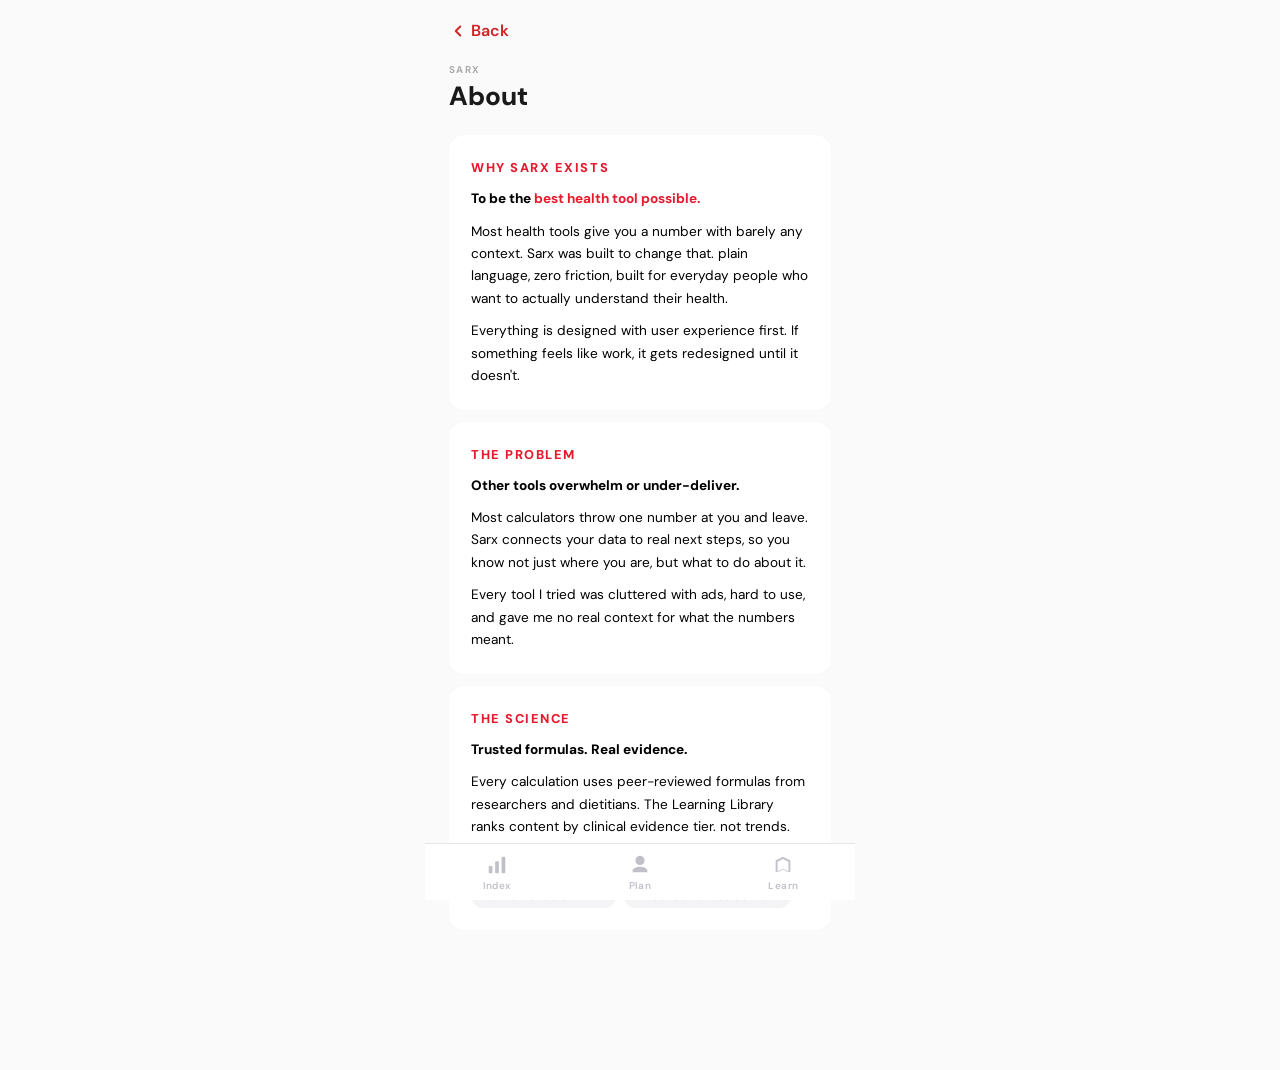
==== commit 89f648f7: "Sarx V8.7" ====
--- a/about/index.html
+++ b/about/index.html
@@ -37,38 +37,23 @@
     <div class="about-body">
 
       <div class="about-card">
-        <p class="about-card-label">BUILT BY</p>
-        <div class="about-creator-row">
-          <div class="about-creator-avatar">C</div>
-          <div>
-            <p class="about-creator-name">Chaisson Cook</p>
-            <p class="about-creator-role">Designer & Developer · Las Vegas, NV</p>
-          </div>
-        </div>
-        <div class="about-divider"></div>
-        <p>I built Sarx because I couldn't find a tool that gave me everything I needed in one place — without having to already know what I was looking for. I wanted something that met people where they are and walked them forward.</p>
-        <p>Everything in this app is built with user experience as the first priority. If something feels like work, it gets redesigned until it doesn't.</p>
+        <p class="about-card-label">WHY SARX EXISTS</p>
+        <p class="about-card-title">To be the <span class="about-red">best health tool possible.</span></p>
+        <p>Most health tools give you a number with barely any context. Sarx was built to change that. plain language, zero friction, built for everyday people who want to actually understand their health.</p>
+        <p>Everything is designed with user experience first. If something feels like work, it gets redesigned until it doesn't.</p>
       </div>
 
       <div class="about-card">
         <p class="about-card-label">THE PROBLEM</p>
-        <p class="about-card-title">Most health tools either overwhelm you or tell you nothing useful.</p>
-        <p>Other calculators throw a single number at you with no context. What does your BMI actually mean? How does your TDEE connect to your goals? What's a caloric deficit, and why does it matter?</p>
-        <p>Most people leave those tools more confused than when they arrived — or they just stop caring.</p>
-      </div>
-
-      <div class="about-card">
-        <p class="about-card-label">WHY SARX EXISTS</p>
-        <p class="about-card-title">Your health, in plain language.</p>
-        <p>Sarx was built for everyday people who want to finally understand their body — not just see a number, but know what it means and what to do about it.</p>
-        <p>Every screen is designed to remove friction. No sign-ups to get started. No noise. Just your data, clearly explained, with your next step right in front of you.</p>
+        <p class="about-card-title">Other tools overwhelm or under-deliver.</p>
+        <p>Most calculators throw one number at you and leave. Sarx connects your data to real next steps, so you know not just where you are, but what to do about it.</p>
+        <p>Every tool I tried was cluttered with ads, hard to use, and gave me no real context for what the numbers meant.</p>
       </div>
 
       <div class="about-card">
         <p class="about-card-label">THE SCIENCE</p>
         <p class="about-card-title">Trusted formulas. Real evidence.</p>
-        <p>Every calculation in Sarx is based on widely accepted, peer-reviewed formulas used by researchers and registered dietitians — including the <span class="about-red">Mifflin-St Jeor equation</span> for BMR, the <span class="about-red">Katch-McArdle</span> body fat method, and established activity multipliers for TDEE.</p>
-        <p>The Learning Library ranks habits and supplements by clinical evidence tier — so you always know what's well-supported versus what's just trending.</p>
+        <p>Every calculation uses peer-reviewed formulas from researchers and dietitians. The Learning Library ranks content by clinical evidence tier. not trends.</p>
         <div class="about-pill-row">
           <span class="about-pill">Mifflin-St Jeor BMR</span>
           <span class="about-pill">Katch-McArdle BF%</span>
--- a/style.css
+++ b/style.css
@@ -1,43 +1,42 @@
 /* ─────────────────────────────────────────
-   BASE
+   BASE — resets and global defaults
 ───────────────────────────────────────── */
 *, *::before, *::after { box-sizing: border-box; margin: 0; padding: 0; }
 
-html { background: #fafafa; }
+html { background: #fafafa; } /* prevents a white flash on overscroll */
 
 body {
   font-family: 'DM Sans', sans-serif;
   background: #fafafa;
   min-height: 100vh;
-  overscroll-behavior-y: none;
-  -webkit-tap-highlight-color: transparent;
-}
-
-
-/* ─────────────────────────────────────────
-   LAYOUT
+  overscroll-behavior-y: none; /* disables the pull-to-refresh bounce on mobile */
+  -webkit-tap-highlight-color: transparent; /* removes the blue tap flash on iOS */
+}
+
+
+/* ─────────────────────────────────────────
+   LAYOUT — the main app shell
 ───────────────────────────────────────── */
 .app {
   background: #fafafa;
   min-height: 100vh;
-  max-width: 430px;
+  max-width: 430px; /* keeps it phone-width even on desktop */
   margin: 0 auto;
   position: relative;
 }
 
+/* Screens are hidden by default — only .active ones are shown */
 .screen {
   display: none;
-  padding: 20px 24px 100px;
+  padding: 20px 24px 100px; /* bottom padding leaves room for the tab bar */
   animation: fadeUp 0.22s ease;
 }
 
+/* When running as a saved app (PWA), bump the top padding to clear the status bar / Dynamic Island */
 @media (display-mode: standalone) {
   .screen {
     padding-top: calc(max(20px, env(safe-area-inset-top)) + 10px);
   }
-  .menu-drawer {
-    padding-top: calc(max(24px, env(safe-area-inset-top)) + 10px);
-  }
 }
 
 .screen.active { display: block; }
@@ -46,40 +45,44 @@
 /* ─────────────────────────────────────────
    ANIMATIONS
 ───────────────────────────────────────── */
+/* Subtle entrance for the whole screen */
 @keyframes fadeUp {
   from { opacity: 0; transform: translateY(14px); }
   to   { opacity: 1; transform: translateY(0); }
 }
 
+/* Bouncier entrance used for cards */
 @keyframes popUp {
   from { opacity: 0; transform: translateY(22px); }
   to   { opacity: 1; transform: translateY(0); }
 }
 
+/* Slide in from the left — used for stat chips */
 @keyframes chipIn {
   from { opacity: 0; transform: translateX(-10px); }
   to   { opacity: 1; transform: translateX(0); }
 }
 
+/* Used for the install-bar (not currently active) */
 @keyframes slideUpBar {
   from { transform: translateX(-50%) translateY(100%); opacity: 0; }
   to   { transform: translateX(-50%) translateY(0);   opacity: 1; }
 }
 
-/* Metric card entrance */
+/* Metric cards on the health index page stagger in one after another */
 .anim-card { animation: popUp 0.5s cubic-bezier(0.34, 1.56, 0.64, 1) both; }
 .anim-d1   { animation-delay: 0.06s; }
 .anim-d2   { animation-delay: 0.14s; }
 .anim-d3   { animation-delay: 0.22s; }
 .anim-d4   { animation-delay: 0.30s; }
 
-/* Form field stagger */
+/* Form field groups on the intake form stagger in too */
 .form-body > .field-group:nth-child(1) { animation: popUp 0.45s cubic-bezier(0.34, 1.56, 0.64, 1) 0.05s both; }
 .form-body > .field-group:nth-child(2) { animation: popUp 0.45s cubic-bezier(0.34, 1.56, 0.64, 1) 0.13s both; }
 .form-body > .field-group:nth-child(3) { animation: popUp 0.45s cubic-bezier(0.34, 1.56, 0.64, 1) 0.21s both; }
 .form-body > .field-group:nth-child(4) { animation: popUp 0.45s cubic-bezier(0.34, 1.56, 0.64, 1) 0.29s both; }
 .form-body > .field-group:nth-child(5) { animation: popUp 0.45s cubic-bezier(0.34, 1.56, 0.64, 1) 0.37s both; }
-.form-body > .macro-row              { animation: popUp 0.45s cubic-bezier(0.34, 1.56, 0.64, 1) 0.21s both; }
+.form-body > .macro-row                { animation: popUp 0.45s cubic-bezier(0.34, 1.56, 0.64, 1) 0.21s both; }
 
 
 
@@ -93,6 +96,7 @@
   margin: 0 auto 20px;
 }
 
+/* When the logo is wrapped in a link, center the link itself */
 a:has(.logo-img) {
   display: block;
   width: fit-content;
@@ -105,6 +109,7 @@
 /* ─────────────────────────────────────────
    TYPOGRAPHY
 ───────────────────────────────────────── */
+/* Small all-caps label above page titles (e.g. "SARX" or "SARX STATUS • OPTIMAL") */
 .section-tag {
   font-size: 0.62rem;
   font-weight: 700;
@@ -113,7 +118,7 @@
   margin-bottom: 6px;
 }
 
-.intro-block { margin-bottom: 32px; }
+.intro-block  { margin-bottom: 32px; }
 
 .intro-title {
   font-size: 1.75rem;
@@ -137,6 +142,7 @@
   margin-bottom: 16px;
 }
 
+/* Row that holds the page title + hamburger menu button side by side */
 .title-row {
   display: flex;
   align-items: baseline;
@@ -159,13 +165,15 @@
 
 
 /* ─────────────────────────────────────────
-   FORM
-───────────────────────────────────────── */
+   FORM — intake form inputs and layout
+───────────────────────────────────────── */
+
+/* The card that holds Current and Target weight side by side */
 .weight-transfer-card {
   display: flex;
   align-items: flex-start;
   align-content: flex-start;
-  flex-wrap: wrap;
+  flex-wrap: wrap; /* lets the status line drop to a new row below both sides */
   background: #fff;
   border-radius: 16px;
   padding: 20px 24px 12px;
@@ -173,15 +181,11 @@
   min-height: 130px;
   gap: 0;
 }
-.wt-side {
-  flex: 1;
-  display: flex;
-  flex-direction: column;
-  gap: 10px;
-  padding-bottom: 0;
-}
-.wt-side-target { align-items: flex-end; }
-.wt-num-row { display: flex; align-items: baseline; gap: 3px; }
+.wt-side          { flex: 1; display: flex; flex-direction: column; gap: 10px; padding-bottom: 0; }
+.wt-side-target   { align-items: flex-end; }
+.wt-num-row       { display: flex; align-items: baseline; gap: 3px; }
+
+/* The dashed input box on the target weight side */
 .wt-edit-box {
   position: relative;
   display: inline-flex;
@@ -190,8 +194,8 @@
   border-radius: 10px;
   height: 52px;
   margin-top: -5px;
-  width: 120px;
-  padding: 0 22px 0 16px;
+  width: 125px;
+  padding: 0 22px 0 10px;
   cursor: text;
 }
 .wt-edit-box .edit-icon {
@@ -203,6 +207,7 @@
   color: #C0C0CA;
   pointer-events: none;
 }
+/* The "lbs" label inside the dashed box, pinned to bottom-right */
 .wt-edit-box .wt-unit {
   position: absolute;
   bottom: 4px;
@@ -220,7 +225,7 @@
   font-weight: 800;
   color: #1a1a1a;
   line-height: 1;
-  border: 1.5px solid transparent;
+  border: 1.5px solid transparent; /* keeps layout consistent with the dashed input box */
 }
 .wt-input {
   font-size: 2.8rem;
@@ -228,15 +233,15 @@
   color: #1a1a1a;
   line-height: 1;
   width: 100%;
-  text-align: right;
+  text-align: left;
   border: none;
   outline: none;
   background: transparent;
   font-family: 'DM Sans', sans-serif;
-  -moz-appearance: textfield;
+  -moz-appearance: textfield; /* hides the number spinner on Firefox */
 }
 .wt-input::-webkit-outer-spin-button,
-.wt-input::-webkit-inner-spin-button { -webkit-appearance: none; }
+.wt-input::-webkit-inner-spin-button { -webkit-appearance: none; } /* hides spinner on Chrome/Safari */
 .wt-input::placeholder { color: #ddd; }
 .wt-unit {
   font-size: 0.7rem;
@@ -245,6 +250,8 @@
   letter-spacing: 0.05em;
 }
 .wt-side-target .wt-unit { text-align: right; }
+
+/* The arrow in the middle of the weight card — changes color based on cut/bulk */
 .wt-arrow {
   flex-shrink: 0;
   color: #ddd;
@@ -254,8 +261,10 @@
   align-self: center;
   margin-top: 15px;
 }
-.wt-arrow.arrow-cut   { color: #CC2325; }
-.wt-arrow.arrow-bulk  { color: #4caf50; }
+.wt-arrow.arrow-cut  { color: #CC2325; }
+.wt-arrow.arrow-bulk { color: #4caf50; }
+
+/* Status line below the weight cards ("Cutting -15 lbs to 170") — spans full width */
 .wt-status-line {
   width: 100%;
   text-align: center;
@@ -264,17 +273,8 @@
   font-size: 0.7rem;
 }
 
-.form-body {
-  display: flex;
-  flex-direction: column;
-  gap: 18px;
-}
-
-.field-group {
-  display: flex;
-  flex-direction: column;
-  gap: 8px;
-}
+.form-body  { display: flex; flex-direction: column; gap: 18px; }
+.field-group { display: flex; flex-direction: column; gap: 8px; }
 
 .field-label {
   font-size: 0.62rem;
@@ -283,6 +283,7 @@
   color: #aaa;
 }
 
+/* Standard text input row (white card, 52px tall) */
 .input-row {
   display: flex;
   align-items: center;
@@ -302,7 +303,7 @@
   font-weight: 500;
   color: #1a1a1a;
   outline: none;
-  min-width: 0;
+  min-width: 0; /* prevents flex overflow on small screens */
 }
 
 .field-input::placeholder { color: #c0c0c8; }
@@ -315,9 +316,11 @@
   flex-shrink: 0;
 }
 
-.height-row { display: flex; gap: 10px; }
+/* Height field puts feet and inches side by side */
+.height-row          { display: flex; gap: 10px; }
 .height-row .input-row { flex: 1; }
 
+/* Wrapper for the activity dropdown */
 .select-row {
   background: #fff;
   border-radius: 10px;
@@ -340,6 +343,7 @@
   width: 100%;
 }
 
+/* Validation error message under the form */
 .form-error {
   font-size: 0.8rem;
   color: #CC2325;
@@ -350,8 +354,10 @@
 /* ─────────────────────────────────────────
    BUTTONS
 ───────────────────────────────────────── */
-.seg-row { display: flex; gap: 8px; margin-bottom: -10px; }
-#intensitySection .seg-row { margin-top: 8px; }
+
+/* Row of equal-width toggle buttons (e.g. Male/Female, Slow/Moderate/Aggressive) */
+.seg-row                    { display: flex; gap: 8px; margin-bottom: -10px; }
+#intensitySection .seg-row  { margin-top: 8px; }
 
 .seg-btn {
   flex: 1;
@@ -373,6 +379,7 @@
 .seg-btn:active             { transform: scale(0.95); }
 .seg-btn:disabled           { opacity: 1; cursor: default; pointer-events: none; }
 
+/* The main CTA button (Calculate, Create Plan, etc.) */
 .primary-btn {
   width: 100%;
   height: 54px;
@@ -393,21 +400,21 @@
 
 
 /* ─────────────────────────────────────────
-   TAB BAR
+   TAB BAR — fixed bottom navigation
 ───────────────────────────────────────── */
 .tab-bar {
   position: fixed;
   bottom: 0;
   left: 50%;
-  transform: translateX(-50%);
+  transform: translateX(-50%); /* keeps it centered inside the max-width app shell */
   width: 100%;
   max-width: 430px;
   background: #fff;
   border-top: 1px solid #E5E5EA;
   display: flex;
-  padding-bottom: env(safe-area-inset-bottom, 0);
+  padding-bottom: env(safe-area-inset-bottom, 0); /* clears the home indicator on iOS */
   z-index: 100;
-  animation: none;
+  animation: none; /* make sure it doesn't inherit any screen animations */
 }
 
 .tab-item {
@@ -432,8 +439,10 @@
 
 
 /* ─────────────────────────────────────────
-   MENU DRAWER
-───────────────────────────────────────── */
+   MENU DRAWER — side panel that slides in from the right
+───────────────────────────────────────── */
+
+/* Dark overlay behind the drawer */
 .menu-overlay {
   position: fixed;
   inset: 0;
@@ -458,7 +467,7 @@
   height: 100%;
   background: #fff;
   z-index: 201;
-  transform: translateX(100%);
+  transform: translateX(100%); /* starts off-screen to the right */
   transition: transform 0.32s cubic-bezier(0.22, 1, 0.36, 1);
   display: flex;
   flex-direction: column;
@@ -468,6 +477,13 @@
 
 .menu-drawer.open { transform: translateX(0); }
 
+/* In PWA mode, extra top padding to avoid the status bar / Dynamic Island */
+@media (display-mode: standalone) {
+  .menu-drawer {
+    padding-top: calc(max(24px, env(safe-area-inset-top)) + 10px);
+  }
+}
+
 .menu-header {
   display: flex;
   align-items: center;
@@ -505,6 +521,7 @@
   flex: 1;
 }
 
+/* Each row in the menu nav */
 .menu-item {
   display: flex;
   align-items: center;
@@ -518,6 +535,7 @@
   border-bottom: 1px solid #F5F5F7;
 }
 
+/* The small square icon box to the left of each menu item */
 .menu-item-icon {
   width: 36px;
   height: 36px;
@@ -530,16 +548,7 @@
   color: #555;
 }
 
-.menu-item-edit {
-  margin-top: auto;
-  border-top: 1px solid #F0F0F5;
-  border-bottom: none;
-  padding-top: 20px;
-  color: #CC2325;
-}
-
-.menu-item-edit .menu-item-icon { background: #FFF0F0; color: #CC2325; }
-
+/* Reset button styles when a <button> is used as a menu item */
 button.menu-item {
   width: 100%;
   text-align: left;
@@ -550,11 +559,13 @@
   font-family: 'DM Sans', sans-serif;
 }
 
+/* Grayed out, non-clickable menu item for features not yet available */
 .menu-item-soon {
   opacity: 0.4;
   pointer-events: none;
 }
 
+/* "COMING SOON" badge inside a menu item */
 .menu-soon-badge {
   margin-left: auto;
   font-size: 0.55rem;
@@ -566,6 +577,7 @@
   padding: 2px 8px;
 }
 
+/* Toast message that appears at the bottom of the drawer (used for the install instructions) */
 .menu-toast {
   position: absolute;
   bottom: 28px;
@@ -591,12 +603,13 @@
 
 
 /* ─────────────────────────────────────────
-   FILTERS
+   FILTERS — pill-shaped filter buttons
+   Used on the Learn page, Plan page, and topic pages
 ───────────────────────────────────────── */
 .lib-filters {
   display: flex;
   gap: 8px;
-  overflow-x: auto;
+  overflow-x: auto; /* scrolls horizontally if there are too many filters */
   -webkit-overflow-scrolling: touch;
   scrollbar-width: none;
   margin-bottom: 14px;
@@ -621,14 +634,21 @@
 }
 
 .lib-filter.active { background: #CC2325; border-color: #CC2325; color: #fff; }
-#diet-filters { margin-bottom: -10px; }
+
+/* Diet filters on the Plan page use square corners instead of pills */
+#diet-filters            { margin-bottom: -10px; }
 #diet-filters .lib-filter { border-radius: 10px; }
+
 .lib-filter:not(.active):not(.lib-filter-soon):hover { border-color: #1a1a1a; color: #1a1a1a; }
-.lib-filter.lib-filter-soon { opacity: 0.4; cursor: default; pointer-events: none; }
-.plan-soon-badge { font-size: 0.6rem; font-weight: 700; letter-spacing: 0.04em; margin-left: 4px; vertical-align: middle; }
-
-/* ─────────────────────────────────────────
-   TOPIC NAV / BACK
+
+/* "SOON" filters are visible but can't be clicked */
+.lib-filter.lib-filter-soon   { opacity: 0.4; cursor: default; pointer-events: none; }
+.plan-soon-badge               { font-size: 0.6rem; font-weight: 700; letter-spacing: 0.04em; margin-left: 4px; vertical-align: middle; }
+
+
+/* ─────────────────────────────────────────
+   TOPIC NAV — back button row used on secondary pages
+   (About, Updates, individual topic pages)
 ───────────────────────────────────────── */
 .topic-nav {
   display: flex;
@@ -637,9 +657,10 @@
   margin-bottom: 22px;
 }
 
-.topic-nav .logo-img { margin: 0; }
+.topic-nav .logo-img      { margin: 0; }
 .topic-nav a:has(.logo-img) { margin: 0; }
 
+/* Spacer on the right side to keep the back button visually centered */
 .topic-nav-spacer { flex: 0 0 auto; width: 60px; }
 
 .topic-back {
--- a/about/style.css
+++ b/about/style.css
@@ -1,14 +1,24 @@
+/* ─────────────────────────────────────────
+   ABOUT PAGE
+───────────────────────────────────────── */
+
+/* Stack of cards that make up the about page body */
 .about-body {
   display: flex;
   flex-direction: column;
   gap: 12px;
   padding-bottom: 40px;
 }
+
 .about-card {
   background: #fff;
   border-radius: 16px;
-  padding: 22px 22px;
+  padding: 22px;
 }
+
+/* Small red all-caps label at the top of each card (e.g. "WHY SARX EXISTS") */
+/* Note: uses .about-card .about-card-label instead of just .about-card-label
+   because .about-card p has higher specificity and would override it otherwise */
 .about-card .about-card-label {
   font-size: 0.8rem;
   font-weight: 800;
@@ -16,6 +26,8 @@
   color: #E8192C;
   margin-bottom: 10px;
 }
+
+/* Large bold title line inside each card */
 .about-card-title {
   font-size: 1.8rem;
   font-weight: 800;
@@ -23,53 +35,24 @@
   margin-bottom: 8px;
   line-height: 1.3;
 }
+
+/* Body text inside cards */
 .about-card p {
   font-size: 0.85rem;
   color: #000;
   line-height: 1.65;
 }
-.about-card p + p {
-  margin-top: 10px;
-}
-.about-divider {
-  height: 1px;
-  background: #f0f0f5;
-  margin: 14px 0;
-}
-.about-creator-row {
-  display: flex;
-  align-items: center;
-  gap: 14px;
-}
-.about-creator-avatar {
-  width: 46px;
-  height: 46px;
-  border-radius: 50%;
-  background: #E8192C15;
-  display: flex;
-  align-items: center;
-  justify-content: center;
-  flex-shrink: 0;
-  font-size: 1.3rem;
-  font-weight: 800;
-  color: #E8192C;
-}
-.about-creator-name {
-  font-size: 0.95rem;
-  font-weight: 800;
-  color: #1a1a1a;
-}
-.about-creator-role {
-  font-size: 0.75rem;
-  color: #aaa;
-  margin-top: 2px;
-}
+
+.about-card p + p { margin-top: 10px; }
+
+/* Row of small pill badges used in the Science card */
 .about-pill-row {
   display: flex;
   flex-wrap: wrap;
   gap: 8px;
   margin-top: 14px;
 }
+
 .about-pill {
   font-size: 0.7rem;
   font-weight: 600;
@@ -78,6 +61,8 @@
   border-radius: 20px;
   padding: 5px 12px;
 }
+
+/* Inline red highlight for words inside the card title */
 .about-red {
   color: #E8192C;
   font-weight: 700;
